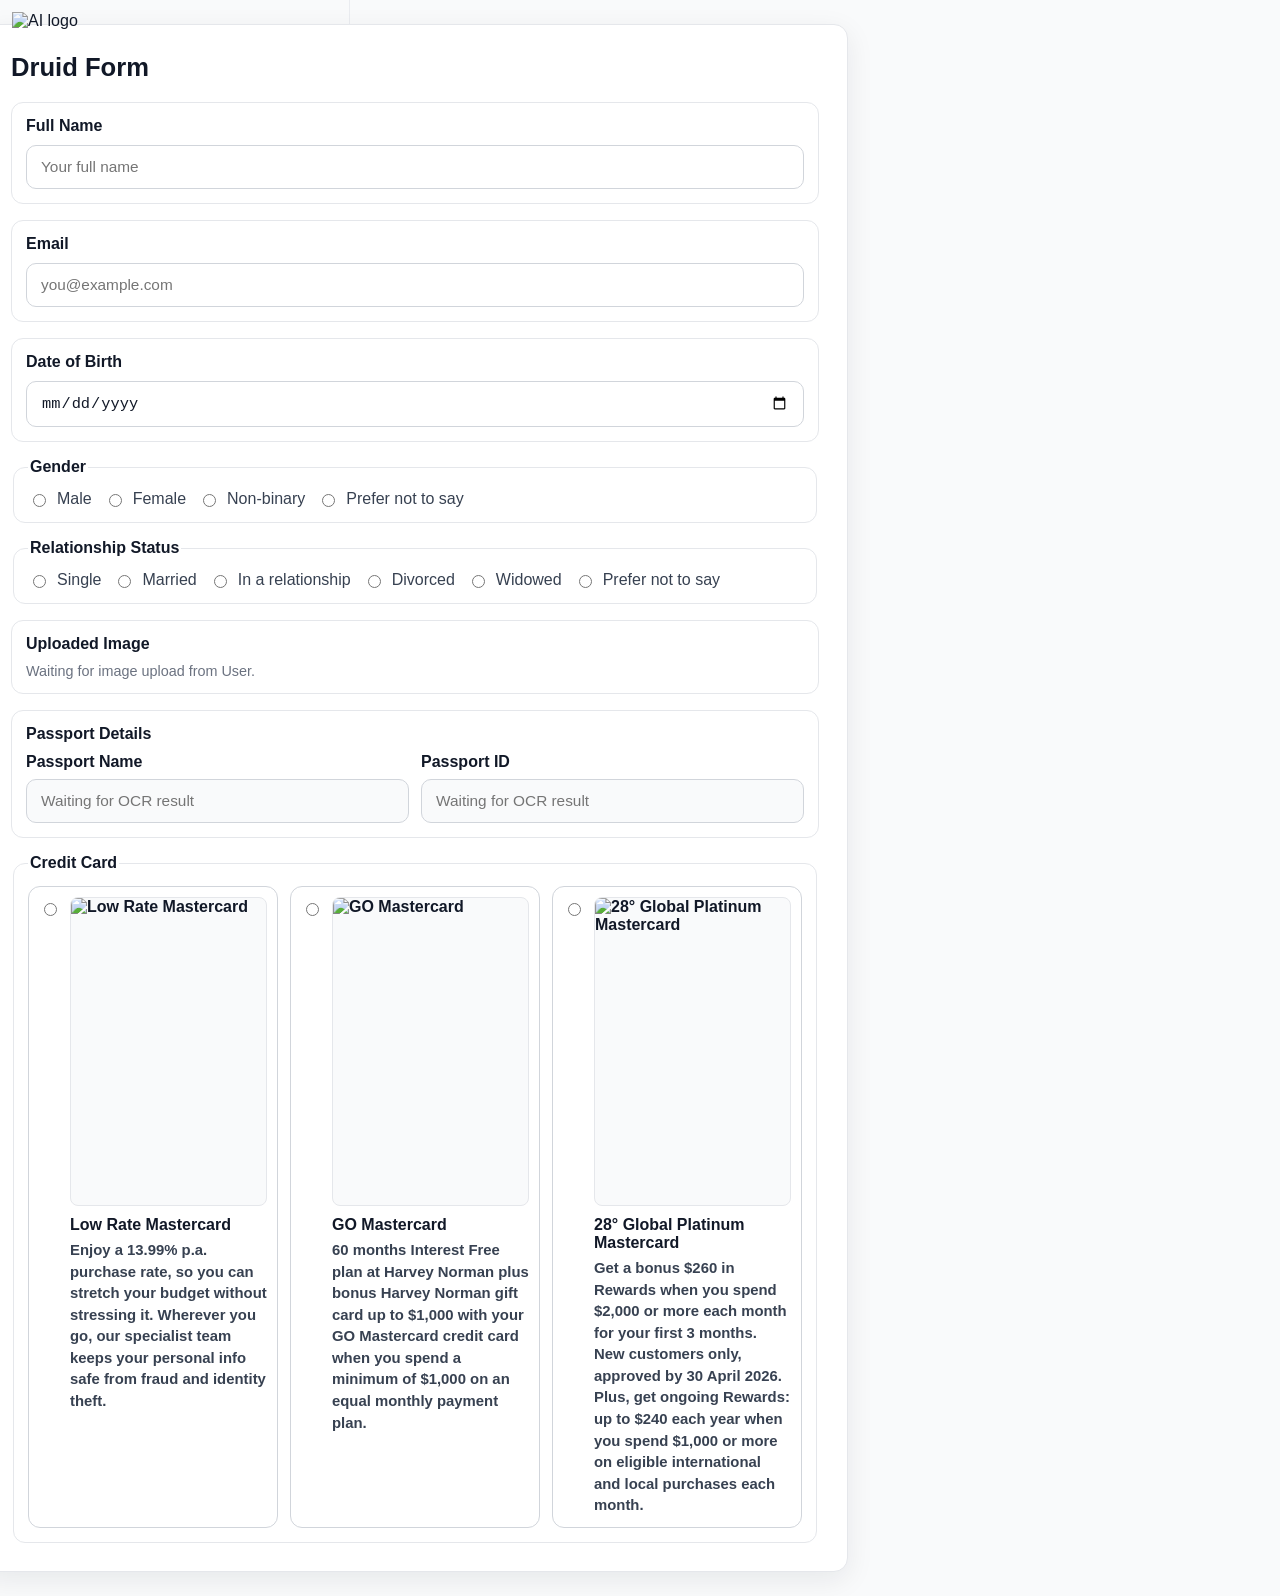
==== public/index.html @ 437c096f "new for autopop new files" ====
<!DOCTYPE html>
<html lang="en">
  <head>
    <meta charset="UTF-8" />
    <meta name="viewport" content="width=device-width, initial-scale=1.0" />
    <title>Druid</title>
    <link rel="icon" type="image/png" href="https://encrypted-tbn0.gstatic.com/images?q=tbn:ANd9GcQsqXR57vGEZqBmh5sv55gyElCgpUYMDoe0EQ&s" />
    <link rel="stylesheet" href="./styles.css" />
    <link
      rel="stylesheet"
      href="https://cdnjs.cloudflare.com/ajax/libs/font-awesome/6.5.2/css/all.min.css"
    />
  </head>
  <body>
    <main class="page">
      <aside class="sidebar-left" aria-label="Community sidebar">
        <div class="orbit-container" aria-hidden="true">
          <div class="orbit-ring ring-1"></div>
          <div class="orbit-ring ring-2"></div>
          <div class="orbit-ring ring-3"></div>

          <img src="https://i.pravatar.cc/88?img=12" class="avatar pos-1" alt="User avatar 1" />
          <img src="https://i.pravatar.cc/88?img=32" class="avatar pos-2" alt="User avatar 2" />
          <img src="https://i.pravatar.cc/88?img=48" class="avatar pos-3" alt="User avatar 3" />
          <img src="https://i.pravatar.cc/88?img=65" class="avatar pos-4" alt="User avatar 4" />
        </div>
      </aside>

      <section class="content-area">
        <img class="page-logo" src="https://encrypted-tbn0.gstatic.com/images?q=tbn:ANd9GcQsqXR57vGEZqBmh5sv55gyElCgpUYMDoe0EQ&s" alt=" AI logo" />
        <section class="card">
          <h1>Druid Form</h1>

          <form id="profileForm">
            <div class="field">
              <label for="name">Full Name</label>
              <input id="name" name="name" type="text" placeholder="Your full name" />
            </div>

            <div class="field">
              <label for="email">Email</label>
              <input id="email" name="email" type="email" placeholder="you@example.com" />
            </div>

            <div class="field">
              <label for="dob">Date of Birth</label>
              <input id="dob" name="dob" type="date" />
            </div>

            <fieldset class="field">
              <legend>Gender</legend>
              <div class="radio-row">
                <label><input type="radio" name="gender" value="male" /> Male</label>
                <label><input type="radio" name="gender" value="female" /> Female</label>
                <label><input type="radio" name="gender" value="non-binary" /> Non-binary</label>
                <label><input type="radio" name="gender" value="prefer-not-to-say" /> Prefer not to say</label>
              </div>
            </fieldset>

            <fieldset class="field">
              <legend>Relationship Status</legend>
              <div class="radio-row">
                <label><input type="radio" name="relationshipStatus" value="single" /> Single</label>
                <label><input type="radio" name="relationshipStatus" value="married" /> Married</label>
                <label><input type="radio" name="relationshipStatus" value="in-a-relationship" /> In a relationship</label>
                <label><input type="radio" name="relationshipStatus" value="divorced" /> Divorced</label>
                <label><input type="radio" name="relationshipStatus" value="widowed" /> Widowed</label>
                <label><input type="radio" name="relationshipStatus" value="prefer-not-to-say" /> Prefer not to say</label>
              </div>
            </fieldset>

            <div class="field">
              <label for="uploadedImagePreview">Uploaded Image</label>
              <div class="uploaded-image-wrap">
                <img
                  id="uploadedImagePreview"
                  class="uploaded-image-preview"
                  alt="Uploaded image preview from chat"
                  hidden
                />
                <p id="uploadedImageHint" class="uploaded-image-hint">
                  Waiting for image upload from User.
                </p>
              </div>
            </div>

            <div class="field">
              <label>Passport Details</label>
              <div class="ocr-grid">
                <div class="ocr-item">
                  <label for="ocrName">Passport Name</label>
                  <input id="ocrName" type="text" readonly placeholder="Waiting for OCR result" />
                </div>
                <div class="ocr-item">
                  <label for="ocrPassportId">Passport ID</label>
                  <input id="ocrPassportId" type="text" readonly placeholder="Waiting for OCR result" />
                </div>
              </div>
            </div>

            <fieldset class="field">
              <legend>Credit Card</legend>
              <div class="hero-card-grid">
                <label class="hero-card-option">
                  <input type="radio" name="creditCard" value="low-rate-mastercard" />
                  <span class="hero-card-content">
                    <img
                      src="https://specials.priceless.com/mastercard/images/16530cc9-5751-46bc-a107-35cec95f93c8.png"
                      alt="Low Rate Mastercard"
                    />
                    <span class="hero-card-text">
                      <span class="hero-card-title">Low Rate Mastercard</span>
                      <span class="hero-card-description">
                        Enjoy a 13.99% p.a. purchase rate, so you can stretch your budget without stressing it.
                        Wherever you go, our specialist team keeps your personal info safe from fraud and identity theft.
                      </span>
                    </span>
                  </span>
                </label>

                <label class="hero-card-option">
                  <input type="radio" name="creditCard" value="go-mastercard" />
                  <span class="hero-card-content">
                    <img
                      src="https://encrypted-tbn0.gstatic.com/images?q=tbn:ANd9GcQBTHSQ_RYthAdjnAOz1crIWl2DG6G5RHFDiw&s"
                      alt="GO Mastercard"
                    />
                    <span class="hero-card-text">
                      <span class="hero-card-title">GO Mastercard</span>
                      <span class="hero-card-description">
                        60 months Interest Free plan at Harvey Norman plus bonus Harvey Norman gift card up to
                        $1,000 with your GO Mastercard credit card when you spend a minimum of $1,000 on an
                        equal monthly payment plan.
                      </span>
                    </span>
                  </span>
                </label>

                <label class="hero-card-option">
                  <input type="radio" name="creditCard" value="28-global-platinum-mastercard" />
                  <span class="hero-card-content">
                    <img
                      src="https://encrypted-tbn0.gstatic.com/images?q=tbn:ANd9GcQQCmrFjK_YyHylZ4qRILKEQdLhFWjwNytCdw&s"
                      alt="28° Global Platinum Mastercard"
                    />
                    <span class="hero-card-text">
                      <span class="hero-card-title">28° Global Platinum Mastercard</span>
                      <span class="hero-card-description">
                        Get a bonus $260 in Rewards when you spend $2,000 or more each month for your first
                        3 months. New customers only, approved by 30 April 2026. Plus, get ongoing Rewards:
                        up to $240 each year when you spend $1,000 or more on eligible international and local
                        purchases each month.
                      </span>
                    </span>
                  </span>
                </label>
              </div>
            </fieldset>
          </form>
        </section>
      </section>
    </main>
    <script defer src="./app.js"></script>
    <script
      defer
      type="text/javascript"
      src="https://Agents.community.druidplatform.com/v2/druid_webchat_v2_load.js?botId=47371448-a170-4de9-cbac-08de9ed49c21&baseUrl=https%3A%2F%2Fdruidapi.comm.eu.druidplatform.com"
    ></script>
  </body>
</html>
---- public/styles.css ----
:root {
  --ring-color: #d6d6ec;
  --purple-primary: #6941c6;
}

* {
  box-sizing: border-box;
}

body {
  margin: 0;
  font-family: Inter, Segoe UI, Roboto, Arial, sans-serif;
  color: #111827;
  background: #f9fafb;
}

.page {
  min-height: 100vh;
  display: flex;
}

.sidebar-left {
  width: 350px;
  min-width: 350px;
  height: 100vh;
  position: relative;
  background-color: #f9fafb;
  overflow: hidden;
  display: flex;
  flex-direction: column;
  justify-content: flex-end;
  padding: 40px 32px;
  border-right: 1px solid #eaecf0;
}

.orbit-container {
  position: absolute;
  top: 50%;
  left: -150px;
  transform: translateY(-50%);
  width: 600px;
  height: 600px;
}

.orbit-ring {
  position: absolute;
  top: 50%;
  left: 50%;
  transform: translate(-50%, -50%);
  border: 1.5px solid var(--ring-color);
  border-radius: 50%;
}

.ring-1 {
  width: 250px;
  height: 250px;
}

.ring-2 {
  width: 450px;
  height: 450px;
}

.ring-3 {
  width: 650px;
  height: 650px;
}

.avatar {
  position: absolute;
  width: 44px;
  height: 44px;
  border-radius: 50%;
  border: 2px solid #ffffff;
  box-shadow: 0 4px 6px rgba(0, 0, 0, 0.1);
  object-fit: cover;
  z-index: 10;
}

.pos-1 {
  top: 18%;
  left: 32%;
}

.pos-2 {
  top: 42%;
  left: 26%;
}

.pos-3 {
  top: 86%;
  left: 30%;
}

.pos-4 {
  top: 56%;
  left: 46%;
}

.social-links {
  display: flex;
  flex-direction: column;
  gap: 14px;
  z-index: 20;
}

.social-links a {
  display: inline-flex;
  align-items: center;
  gap: 12px;
  text-decoration: none;
  color: var(--purple-primary);
  font-weight: 500;
  font-size: 14px;
  transition: opacity 0.2s ease;
}

.social-links a:hover {
  opacity: 0.7;
}

.social-links i {
  width: 16px;
  text-align: center;
}

.content-area {
  flex: 1;
  min-width: 0;
  min-height: 100vh;
  display: grid;
  place-items: center;
  padding: 24px;
  position: relative;
}

.page-logo {
  position: fixed;
  top: 12px;
  mix-blend-mode: darken;
  left: 12px;
  width: 140px;
  height: auto;
  object-fit: contain;
  z-index: 100;
}

.card {
  background: #ffffff;
  margin-left: -800px;
  border: 1px solid #e5e7eb;
  border-radius: 14px;
  padding: 28px;
  box-shadow: 0 8px 28px rgba(17, 24, 39, 0.08);
}

h1 {
  margin: 0;
  font-size: 1.6rem;
  margin-bottom: 20px;
}

label,
legend {
  font-weight: 600;
}

input[type="text"],
input[type="email"],
input[type="date"] {
  width: 100%;
  border: 1px solid #d1d5db;
  background: #ffffff;
  color: #111827;
  border-radius: 10px;
  padding: 12px 14px;
  font-size: 0.96rem;
  outline: none;
  transition: border-color 0.2s, box-shadow 0.2s;
}

input:focus {
  border-color: #2563eb;
  box-shadow: 0 0 0 3px rgba(37, 99, 235, 0.14);
}

form {
  display: grid;
  gap: 16px;
}

.field {
  border: 1px solid #e5e7eb;
  border-radius: 12px;
  padding: 14px;
  display: grid;
  gap: 10px;
}

.radio-row {
  display: flex;
  flex-wrap: wrap;
  gap: 12px;
}

.radio-row label {
  display: flex;
  align-items: center;
  gap: 8px;
  font-weight: 500;
  color: #374151;
}

input[type="radio"] {
  accent-color: #2563eb;
}

.hero-card-grid {
  display: grid;
  grid-template-columns: repeat(3, 250px);
  gap: 12px;
  justify-content: start;
}

.hero-card-option {
  display: grid;
  grid-template-columns: auto 1fr;
  gap: 10px;
  align-items: start;
  border: 1px solid #d1d5db;
  border-radius: 12px;
  padding: 10px;
  cursor: pointer;
  transition: border-color 0.2s, box-shadow 0.2s, background-color 0.2s;
  background: #fff;
}

.hero-card-option input[type="radio"] {
  margin-top: 6px;
}

.hero-card-content {
  display: grid;
  gap: 10px;
}

.hero-card-content img {
  width: 100%;
  height: 309px;
  border-radius: 8px;
  border: 1px solid #e5e7eb;
  object-fit: cover;
  background: #f9fafb;
}

.hero-card-text {
  display: grid;
  gap: 6px;
}

.hero-card-title {
  font-size: 1rem;
  font-weight: 700;
  color: #111827;
}

.hero-card-description {
  color: #374151;
  font-size: 0.93rem;
  line-height: 1.45;
}

.hero-card-option:has(input[type="radio"]:checked) {
  border-color: #2563eb;
  box-shadow: 0 0 0 3px rgba(37, 99, 235, 0.12);
  background: #f8fbff;
}

.uploaded-image-wrap {
  display: grid;
  gap: 8px;
}

.uploaded-image-preview {
  width: min(100%, 320px);
  max-height: 220px;
  border: 1px solid #d1d5db;
  border-radius: 10px;
  object-fit: contain;
  background: #f9fafb;
}

.uploaded-image-hint {
  margin: 0;
  color: #6b7280;
  font-size: 0.9rem;
}

.ocr-grid {
  display: grid;
  grid-template-columns: repeat(2, minmax(0, 1fr));
  gap: 12px;
}

.ocr-item {
  display: grid;
  gap: 8px;
}

.ocr-item input[readonly] {
  background: #f9fafb;
}

@media (max-width: 640px) {
  .sidebar-left {
    display: none;
  }

  .content-area {
    padding: 20px 14px;
  }

  .page-logo {
    width: 104px;
    top: 10px;
    left: 10px;
  }

  .card {
    padding: 20px;
  }

  .ocr-grid {
    grid-template-columns: 1fr;
  }
}
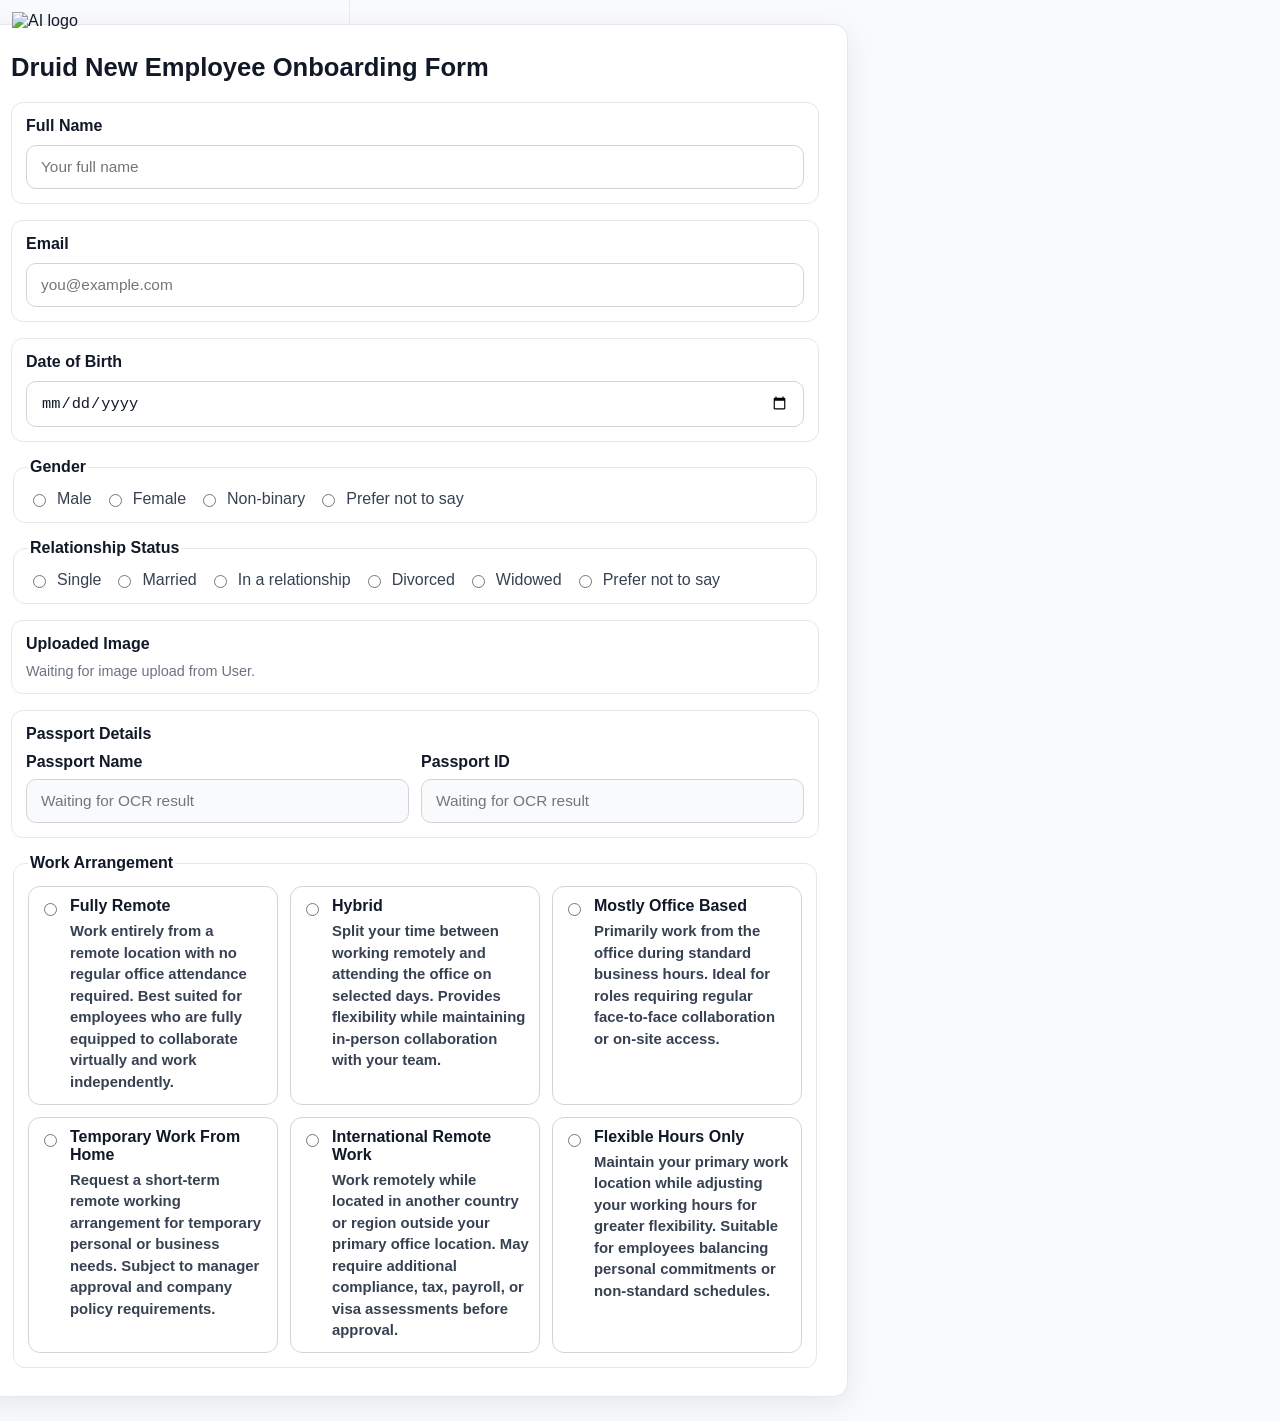
==== commit 3700ed36: "kmart km" ====
--- a/public/index.html
+++ b/public/index.html
@@ -29,7 +29,7 @@
       <section class="content-area">
         <img class="page-logo" src="https://encrypted-tbn0.gstatic.com/images?q=tbn:ANd9GcQsqXR57vGEZqBmh5sv55gyElCgpUYMDoe0EQ&s" alt=" AI logo" />
         <section class="card">
-          <h1>Druid Form</h1>
+          <h1>Druid New Employee Onboarding Form</h1>
 
           <form id="profileForm">
             <div class="field">
@@ -98,73 +98,106 @@
               </div>
             </div>
 
-            <fieldset class="field">
-              <legend>Credit Card</legend>
-              <div class="hero-card-grid">
-                <label class="hero-card-option">
-                  <input type="radio" name="creditCard" value="low-rate-mastercard" />
-                  <span class="hero-card-content">
-                    <img
-                      src="https://specials.priceless.com/mastercard/images/16530cc9-5751-46bc-a107-35cec95f93c8.png"
-                      alt="Low Rate Mastercard"
-                    />
-                    <span class="hero-card-text">
-                      <span class="hero-card-title">Low Rate Mastercard</span>
-                      <span class="hero-card-description">
-                        Enjoy a 13.99% p.a. purchase rate, so you can stretch your budget without stressing it.
-                        Wherever you go, our specialist team keeps your personal info safe from fraud and identity theft.
-                      </span>
-                    </span>
-                  </span>
-                </label>
-
-                <label class="hero-card-option">
-                  <input type="radio" name="creditCard" value="go-mastercard" />
-                  <span class="hero-card-content">
-                    <img
-                      src="https://encrypted-tbn0.gstatic.com/images?q=tbn:ANd9GcQBTHSQ_RYthAdjnAOz1crIWl2DG6G5RHFDiw&s"
-                      alt="GO Mastercard"
-                    />
-                    <span class="hero-card-text">
-                      <span class="hero-card-title">GO Mastercard</span>
-                      <span class="hero-card-description">
-                        60 months Interest Free plan at Harvey Norman plus bonus Harvey Norman gift card up to
-                        $1,000 with your GO Mastercard credit card when you spend a minimum of $1,000 on an
-                        equal monthly payment plan.
-                      </span>
-                    </span>
-                  </span>
-                </label>
-
-                <label class="hero-card-option">
-                  <input type="radio" name="creditCard" value="28-global-platinum-mastercard" />
-                  <span class="hero-card-content">
-                    <img
-                      src="https://encrypted-tbn0.gstatic.com/images?q=tbn:ANd9GcQQCmrFjK_YyHylZ4qRILKEQdLhFWjwNytCdw&s"
-                      alt="28° Global Platinum Mastercard"
-                    />
-                    <span class="hero-card-text">
-                      <span class="hero-card-title">28° Global Platinum Mastercard</span>
-                      <span class="hero-card-description">
-                        Get a bonus $260 in Rewards when you spend $2,000 or more each month for your first
-                        3 months. New customers only, approved by 30 April 2026. Plus, get ongoing Rewards:
-                        up to $240 each year when you spend $1,000 or more on eligible international and local
-                        purchases each month.
-                      </span>
-                    </span>
-                  </span>
-                </label>
-              </div>
-            </fieldset>
+           <fieldset class="field">
+  <legend>Work Arrangement</legend>
+
+  <div class="hero-card-grid">
+
+    <label class="hero-card-option">
+      <input type="radio" name="workArrangement" value="fully-remote" />
+      <span class="hero-card-content">
+        <span class="hero-card-text">
+          <span class="hero-card-title">Fully Remote</span>
+          <span class="hero-card-description">
+            Work entirely from a remote location with no regular office attendance required.
+            Best suited for employees who are fully equipped to collaborate virtually and work independently.
+          </span>
+        </span>
+      </span>
+    </label>
+
+    <label class="hero-card-option">
+      <input type="radio" name="workArrangement" value="hybrid" />
+      <span class="hero-card-content">
+        <span class="hero-card-text">
+          <span class="hero-card-title">Hybrid</span>
+          <span class="hero-card-description">
+            Split your time between working remotely and attending the office on selected days.
+            Provides flexibility while maintaining in-person collaboration with your team.
+          </span>
+        </span>
+      </span>
+    </label>
+
+    <label class="hero-card-option">
+      <input type="radio" name="workArrangement" value="office-based" />
+      <span class="hero-card-content">
+        <span class="hero-card-text">
+          <span class="hero-card-title">Mostly Office Based</span>
+          <span class="hero-card-description">
+            Primarily work from the office during standard business hours.
+            Ideal for roles requiring regular face-to-face collaboration or on-site access.
+          </span>
+        </span>
+      </span>
+    </label>
+
+    <label class="hero-card-option">
+      <input type="radio" name="workArrangement" value="temporary-work-from-home" />
+      <span class="hero-card-content">
+        <span class="hero-card-text">
+          <span class="hero-card-title">Temporary Work From Home</span>
+          <span class="hero-card-description">
+            Request a short-term remote working arrangement for temporary personal or business needs.
+            Subject to manager approval and company policy requirements.
+          </span>
+        </span>
+      </span>
+    </label>
+
+    <label class="hero-card-option">
+      <input type="radio" name="workArrangement" value="international-remote-work" />
+      <span class="hero-card-content">
+        <span class="hero-card-text">
+          <span class="hero-card-title">International Remote Work</span>
+          <span class="hero-card-description">
+            Work remotely while located in another country or region outside your primary office location.
+            May require additional compliance, tax, payroll, or visa assessments before approval.
+          </span>
+        </span>
+      </span>
+    </label>
+
+    <label class="hero-card-option">
+      <input type="radio" name="workArrangement" value="flexible-hours-only" />
+      <span class="hero-card-content">
+        <span class="hero-card-text">
+          <span class="hero-card-title">Flexible Hours Only</span>
+          <span class="hero-card-description">
+            Maintain your primary work location while adjusting your working hours for greater flexibility.
+            Suitable for employees balancing personal commitments or non-standard schedules.
+          </span>
+        </span>
+      </span>
+    </label>
+
+  </div>
+</fieldset>
           </form>
         </section>
       </section>
     </main>
     <script defer src="./app.js"></script>
-    <script
+    <!--script
       defer
       type="text/javascript"
       src="https://Agents.community.druidplatform.com/v2/druid_webchat_v2_load.js?botId=47371448-a170-4de9-cbac-08de9ed49c21&baseUrl=https%3A%2F%2Fdruidapi.comm.eu.druidplatform.com"
+    ></script-->
+	<script
+      defer
+      type="text/javascript"
+      src="https://silverchain-poc.au.druidplatform.com/v2/druid_webchat_v2_load.js?botId=3335a610-a031-4830-97ca-08de5650198e&baseUrl=https%3A%2F%2Fdruidapi.au.druidplatform.com"
     ></script>
+	
   </body>
 </html>
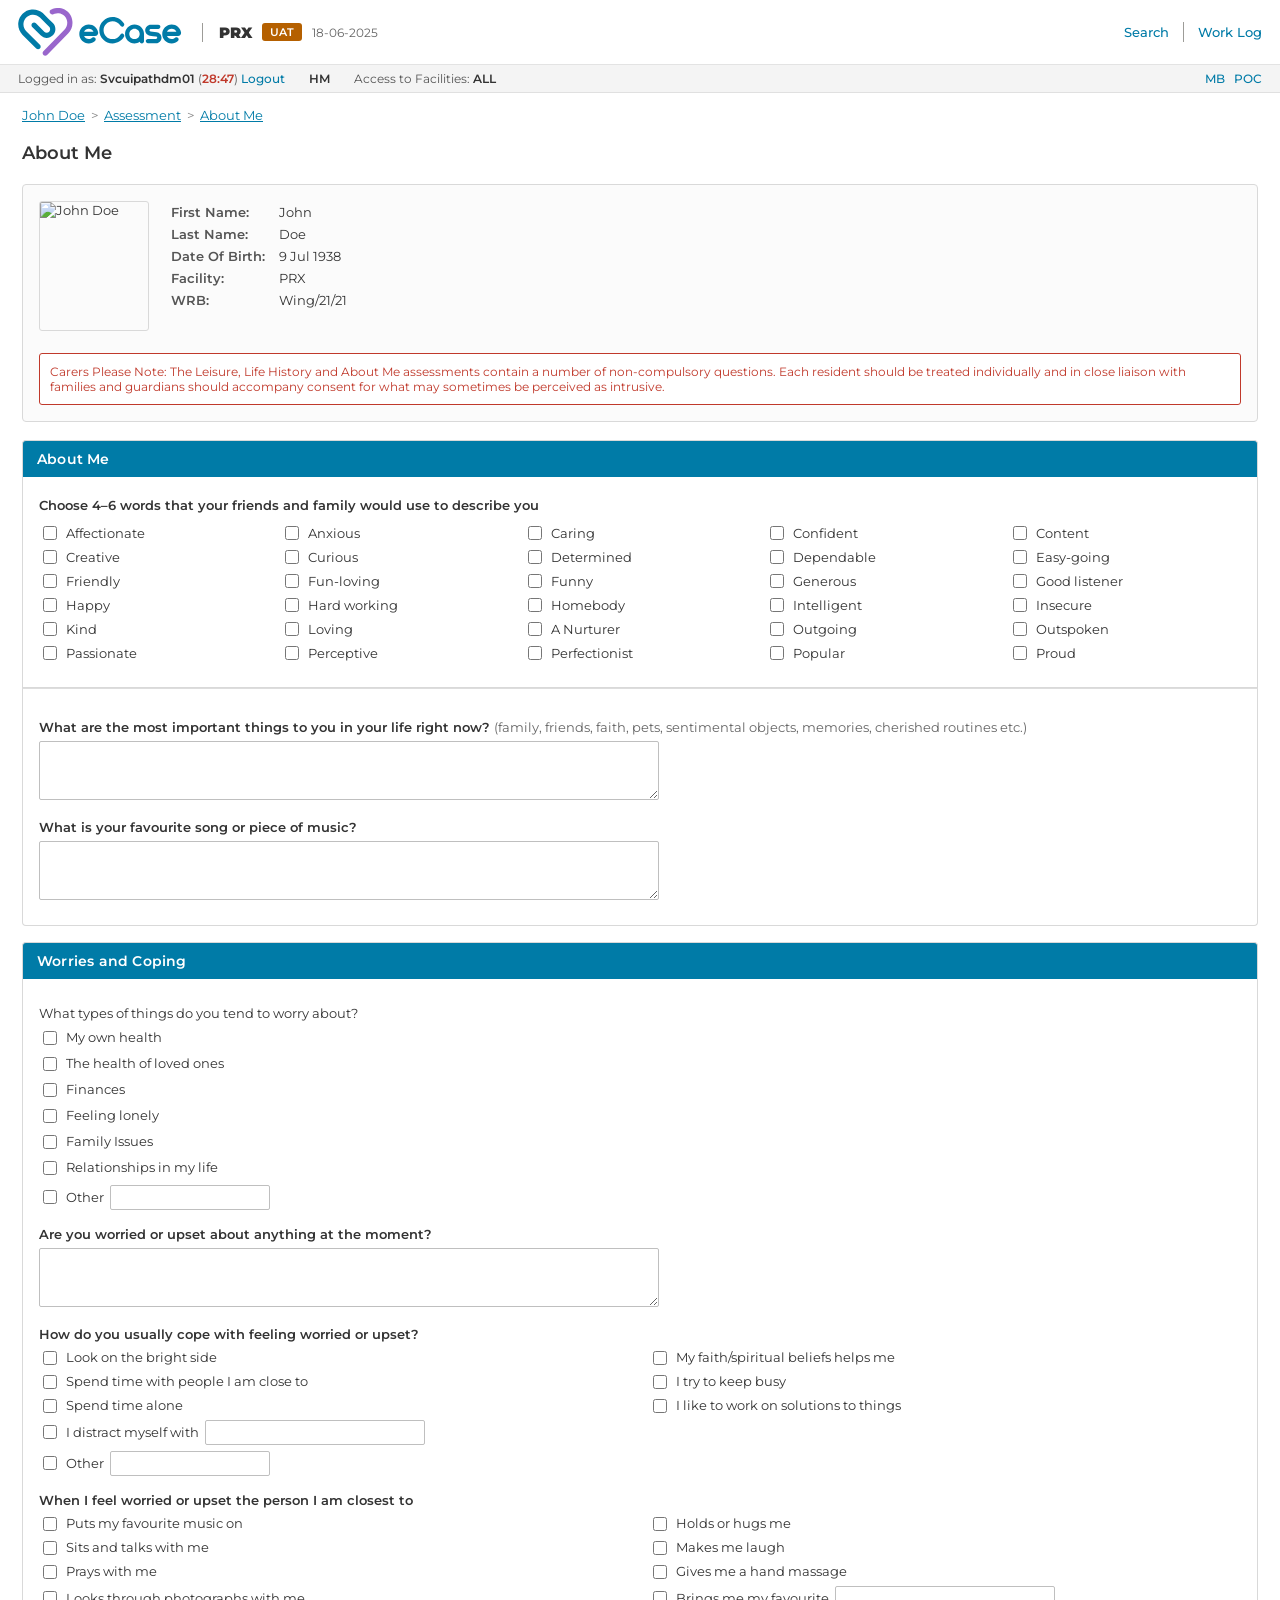
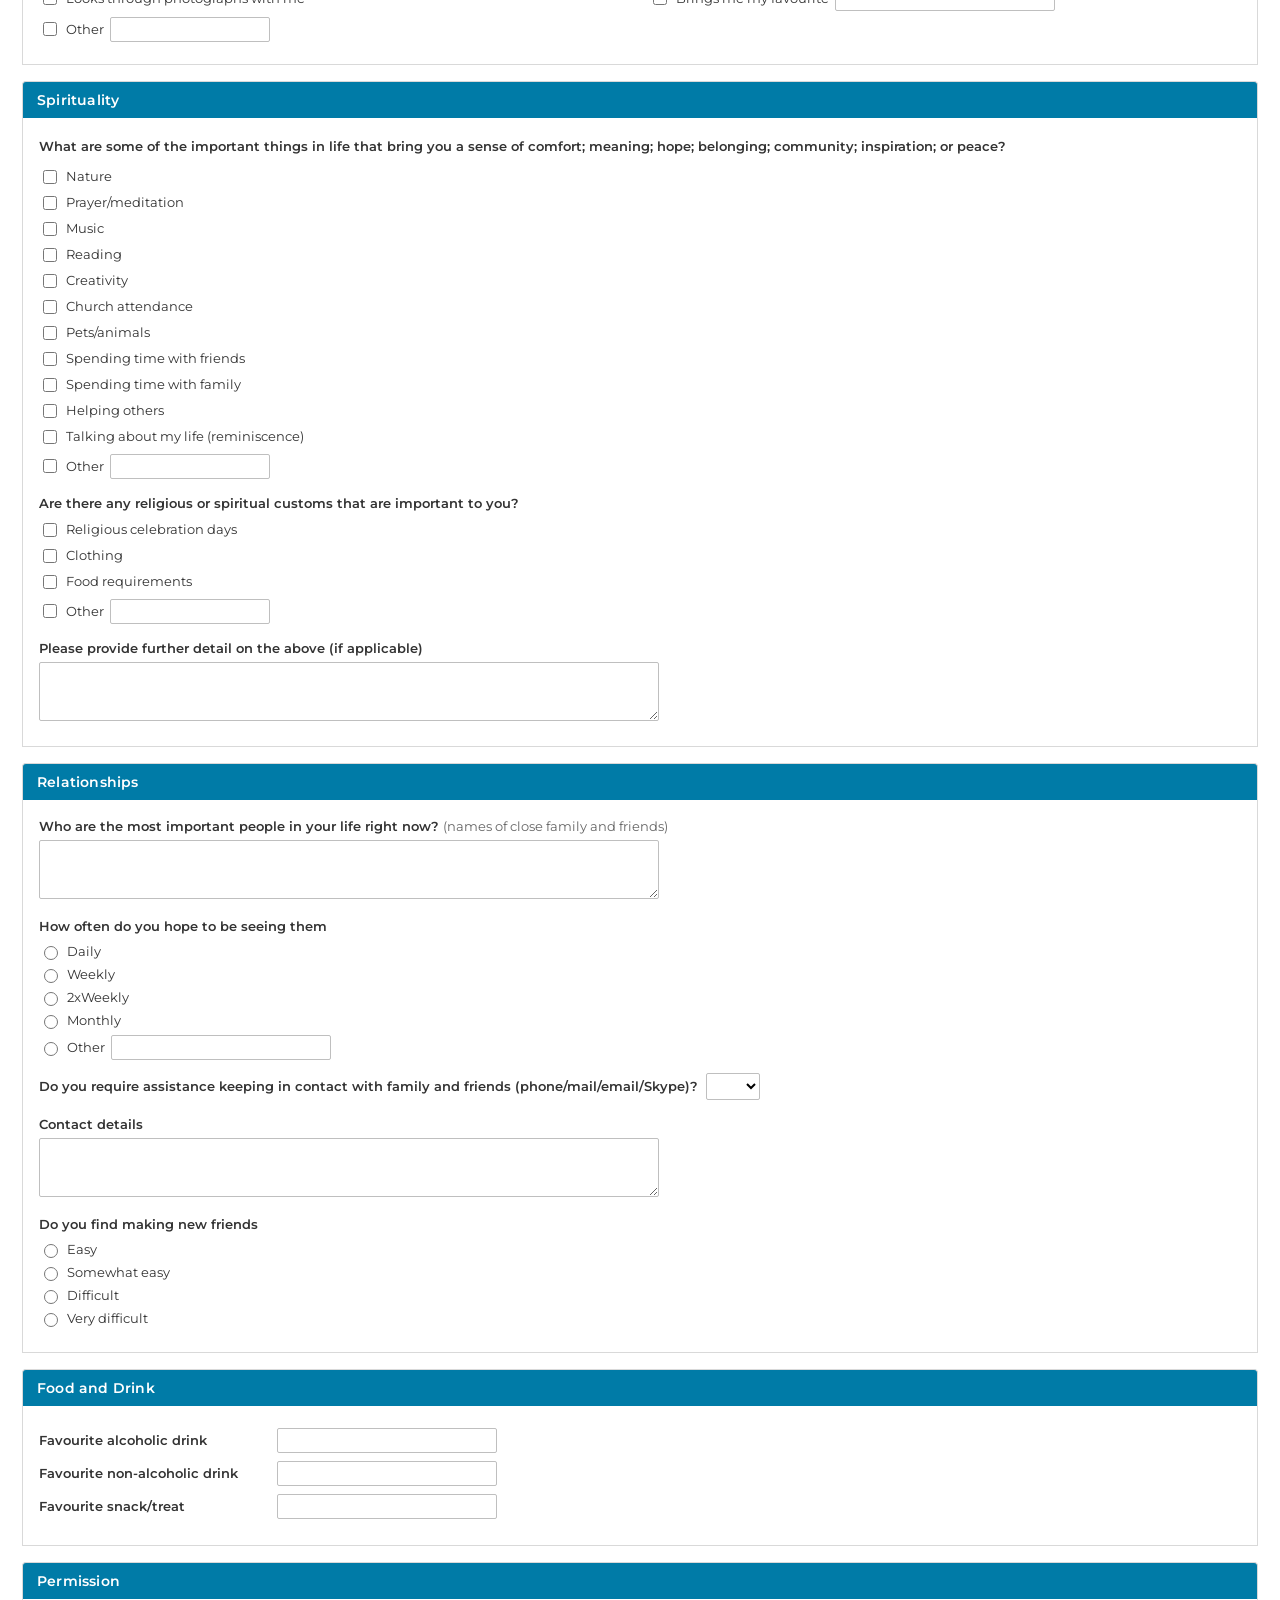
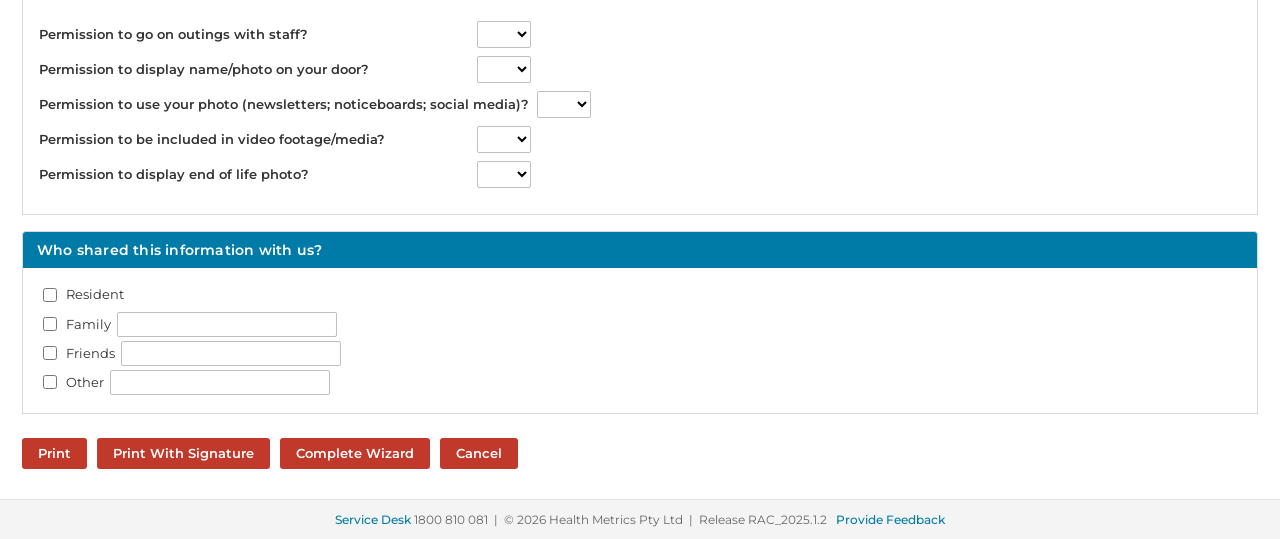
==== commit 481ee511: "new fixes new changes" ====
--- a/public/index.html
+++ b/public/index.html
@@ -1,203 +1,505 @@
 <!DOCTYPE html>
 <html lang="en">
-  <head>
-    <meta charset="UTF-8" />
-    <meta name="viewport" content="width=device-width, initial-scale=1.0" />
-    <title>Druid</title>
-    <link rel="icon" type="image/png" href="https://encrypted-tbn0.gstatic.com/images?q=tbn:ANd9GcQsqXR57vGEZqBmh5sv55gyElCgpUYMDoe0EQ&s" />
-    <link rel="stylesheet" href="./styles.css" />
-    <link
-      rel="stylesheet"
-      href="https://cdnjs.cloudflare.com/ajax/libs/font-awesome/6.5.2/css/all.min.css"
-    />
-  </head>
-  <body>
-    <main class="page">
-      <aside class="sidebar-left" aria-label="Community sidebar">
-        <div class="orbit-container" aria-hidden="true">
-          <div class="orbit-ring ring-1"></div>
-          <div class="orbit-ring ring-2"></div>
-          <div class="orbit-ring ring-3"></div>
-
-          <img src="https://i.pravatar.cc/88?img=12" class="avatar pos-1" alt="User avatar 1" />
-          <img src="https://i.pravatar.cc/88?img=32" class="avatar pos-2" alt="User avatar 2" />
-          <img src="https://i.pravatar.cc/88?img=48" class="avatar pos-3" alt="User avatar 3" />
-          <img src="https://i.pravatar.cc/88?img=65" class="avatar pos-4" alt="User avatar 4" />
-        </div>
-      </aside>
-
-      <section class="content-area">
-        <img class="page-logo" src="https://encrypted-tbn0.gstatic.com/images?q=tbn:ANd9GcQsqXR57vGEZqBmh5sv55gyElCgpUYMDoe0EQ&s" alt=" AI logo" />
-        <section class="card">
-          <h1>Druid New Employee Onboarding Form</h1>
-
-          <form id="profileForm">
-            <div class="field">
-              <label for="name">Full Name</label>
-              <input id="name" name="name" type="text" placeholder="Your full name" />
-            </div>
-
-            <div class="field">
-              <label for="email">Email</label>
-              <input id="email" name="email" type="email" placeholder="you@example.com" />
-            </div>
-
-            <div class="field">
-              <label for="dob">Date of Birth</label>
-              <input id="dob" name="dob" type="date" />
-            </div>
-
-            <fieldset class="field">
-              <legend>Gender</legend>
-              <div class="radio-row">
-                <label><input type="radio" name="gender" value="male" /> Male</label>
-                <label><input type="radio" name="gender" value="female" /> Female</label>
-                <label><input type="radio" name="gender" value="non-binary" /> Non-binary</label>
-                <label><input type="radio" name="gender" value="prefer-not-to-say" /> Prefer not to say</label>
+<head>
+<meta charset="utf-8"/>
+<meta name="viewport" content="width=1350">
+<title>eCase</title>
+<link rel="preconnect" href="https://fonts.googleapis.com">
+<link rel="preconnect" href="https://fonts.gstatic.com" crossorigin>
+<link href="https://fonts.googleapis.com/css2?family=Montserrat:ital,wght@0,400;0,500;0,600;0,900;1,400&display=swap" rel="stylesheet">
+<style>
+  :root{
+    --ecase-teal:#007BA7;
+    --ecase-purple:#9966CC;
+    --ecase-red:#C0392B;
+    --ecase-red-dark:#A93226;
+    --env-orange:#B56000;
+    --grey-line:#9D9C98;
+    --grey-bg:#F4F4F4;
+    --panel-border:#D9D9D9;
+    --text:#333333;
+  }
+  *{box-sizing:border-box;}
+  body{
+    margin:0;
+    font-family:'Montserrat',Arial,sans-serif;
+    font-size:13px;
+    color:var(--text);
+    background:#FFFFFF;
+  }
+
+  /* ===== Top bar ===== */
+  #topMenuBar{
+    display:flex;align-items:center;gap:18px;
+    padding:8px 18px;border-bottom:1px solid #E3E3E3;
+  }
+  #topMenuBar svg{display:block;}
+  .bannerInfo{display:flex;align-items:center;gap:10px;padding-left:16px;border-left:1px solid var(--grey-line);}
+  #BannerClientName{font-weight:900;font-size:15px;color:var(--text);}
+  #BannerClientEnv{background:var(--env-orange);color:#fff;font-weight:600;font-size:11px;padding:2px 8px;border-radius:3px;}
+  #BannerClientDate{font-size:12px;color:#666;}
+  .topBarLinks{margin-left:auto;display:flex;align-items:center;gap:14px;}
+  .topBarLinks a{color:var(--ecase-teal);text-decoration:none;font-weight:500;font-size:13px;}
+  .topBarLinks a:hover{text-decoration:underline;}
+  .topBarLinks .vdiv{width:1px;height:20px;background:var(--grey-line);}
+
+  /* ===== Session / nav strip ===== */
+  .nav_top{
+    background:var(--grey-bg);border-bottom:1px solid #E0E0E0;
+    padding:6px 18px;display:flex;align-items:center;gap:24px;font-size:12px;color:#555;
+  }
+  .nav_top b{font-weight:600;color:var(--text);}
+  .nav_top a{color:var(--ecase-teal);text-decoration:none;font-weight:500;}
+  .nav_top .timer{color:var(--ecase-red);font-weight:600;}
+
+  /* ===== Breadcrumb ===== */
+  .pagename{padding:14px 22px 6px 22px;font-size:13px;font-weight:400;margin:0;}
+  .breadcrumbnew a{color:var(--ecase-teal);text-decoration:underline;}
+  .breadcrumbnew span.sep{color:#888;margin:0 6px;}
+
+  /* ===== Form main ===== */
+  .formMain{margin:8px 22px 30px 22px;}
+  .formTitle{font-size:18px;font-weight:600;padding:5px 0 20px 0;color:var(--text);}
+
+  .floatBox{
+    display:flex;gap:22px;align-items:flex-start;
+    border:1px solid var(--panel-border);background:#FBFBFB;
+    padding:16px;border-radius:4px;margin-bottom:18px;flex-wrap:wrap;
+  }
+  .formResPhoto .photoPh{
+    width:110px;height:130px;border-radius:3px;
+    background:linear-gradient(180deg,#E8EEF1 0%,#CBD8DE 100%);
+    display:flex;align-items:center;justify-content:center;color:#7A8B93;font-size:34px;font-weight:600;
+  }
+  .formResPhoto img.photoImg{
+    width:110px;height:130px;border-radius:3px;
+    object-fit:cover;display:block;border:1px solid var(--panel-border);
+  }
+  .formResContent table{border-collapse:collapse;}
+  .formLabel{font-weight:600;padding:3px 14px 3px 0;color:#555;white-space:nowrap;vertical-align:top;}
+  .formInput{padding:3px 0;}
+  .carersNote{
+    flex-basis:100%;border:1px solid var(--ecase-red);color:var(--ecase-red);
+    padding:10px;font-size:12px;background:#fff;border-radius:3px;
+  }
+
+  /* ===== Section pattern (user schema) ===== */
+  .section-header{
+    background:var(--ecase-teal);color:#fff;font-weight:600;font-size:14px;
+    padding:9px 14px;letter-spacing:.2px;
+    border:1px solid var(--panel-border);border-bottom:none;
+    border-radius:4px 4px 0 0;margin-top:16px;
+  }
+  .section-body{
+    border:1px solid var(--panel-border);border-top:none;
+    background:#fff;padding:14px 16px 18px 16px;
+  }
+  .section-body:last-of-type,
+  .section-body.section-end{border-radius:0 0 4px 4px;}
+
+  .describe-label{font-weight:600;margin:6px 0 10px 0;}
+  .q-hint{font-weight:400;color:#666;}
+
+  /* Trait grid: 5 columns, column-major to honour col groupings */
+  .trait-grid{
+    display:grid;
+    grid-template-rows:repeat(6,auto);
+    grid-auto-flow:column;
+    grid-template-columns:repeat(5,1fr);
+    gap:4px 10px;
+    margin-bottom:6px;
+  }
+  .trait-grid label{display:flex;align-items:center;gap:6px;font-size:12.5px;}
+
+  .checkbox-list label{display:flex;align-items:center;gap:6px;padding:3px 0;font-size:12.5px;}
+  .coping-grid,.support-grid{
+    display:grid;grid-template-columns:1fr 1fr;gap:4px 18px;margin-top:6px;
+  }
+  .coping-grid label,.support-grid label{display:flex;align-items:center;gap:6px;font-size:12.5px;flex-wrap:wrap;}
+  .other-row{display:flex;align-items:center;gap:6px;margin:4px 0 0 0;font-size:12.5px;}
+
+  .form-question{margin:16px 0 4px 0;}
+  .form-question > label{display:block;font-weight:600;margin-bottom:6px;}
+
+  input[type=checkbox],input[type=radio]{accent-color:var(--ecase-teal);width:14px;height:14px;}
+  input[type=text],.inline-text-input{
+    border:1px solid #BFBFBF;border-radius:2px;padding:4px 6px;font-family:inherit;font-size:12px;width:220px;
+  }
+  .inline-text-input{width:160px;}
+  textarea{
+    width:620px;max-width:100%;border:1px solid #BFBFBF;border-radius:2px;
+    padding:6px;font-family:inherit;font-size:12px;resize:vertical;
+  }
+  select{
+    border:1px solid #BFBFBF;border-radius:2px;padding:4px 6px;font-family:inherit;font-size:12px;background:#fff;
+  }
+  .rd-group label{display:flex;align-items:center;gap:6px;padding:3px 0;font-size:12.5px;}
+  .inline-q{display:flex;align-items:center;gap:8px;margin:10px 0;flex-wrap:wrap;}
+  .inline-q > label{font-weight:600;}
+  .kv-row{display:flex;align-items:center;gap:8px;margin:8px 0;font-size:12.5px;}
+  .kv-row .k{font-weight:600;min-width:230px;}
+
+  /* ===== Buttons ===== */
+  .redButton{
+    background:var(--ecase-red);color:#fff;border:none;border-radius:3px;
+    padding:8px 16px;font-family:inherit;font-size:12.5px;font-weight:600;cursor:pointer;
+  }
+  .redButton:hover{background:var(--ecase-red-dark);}
+  .buttonRow{margin:24px 0 10px 0;display:flex;gap:10px;flex-wrap:wrap;}
+
+  /* ===== Footer ===== */
+  .footer{
+    border-top:1px solid #E3E3E3;background:var(--grey-bg);
+    padding:12px 18px;font-size:12px;color:#666;text-align:center;
+  }
+  .footer a{color:var(--ecase-teal);text-decoration:none;font-weight:500;}
+</style>
+</head>
+<body>
+
+<!-- ===== Top menu bar ===== -->
+<div id="topMenuBar">
+  <a href="#" aria-label="eCase home">
+    <svg xmlns="http://www.w3.org/2000/svg" width="166" height="48" viewBox="0 0 238 69" fill="none">
+      <g>
+        <path d="M113.828 38.7841C112.971 39.7561 111.734 40.3484 110.429 40.3484H94.6714C95.8618 42.8846 98.444 44.7133 101.423 44.7133C103.298 44.7133 105.046 44.006 106.323 42.8845C106.915 42.3555 107.668 42.1369 108.376 42.1369C109.238 42.1369 110.118 42.4647 110.693 43.1491C111.838 44.4488 111.665 46.3869 110.383 47.514C108.002 49.5614 104.868 50.8611 101.423 50.8611C93.9238 50.8611 87.8105 44.7766 87.8105 37.2889C87.8105 29.8012 93.9238 23.6477 101.423 23.6477C108.221 23.6477 113.828 28.605 114.909 35.1323C115.127 36.4723 114.69 37.7777 113.828 38.7899V38.7841ZM108.226 34.1604C107.036 31.6243 104.454 29.8415 101.429 29.8415C98.4037 29.8415 95.8676 31.63 94.6771 34.1604H108.226Z" fill="#007BA7"/>
+        <path d="M152.054 41.4295C148.764 47.0941 142.605 50.861 135.612 50.861C125.088 50.861 116.548 42.3554 116.548 31.8427C116.548 21.33 125.088 12.7611 135.612 12.7611C142.605 12.7611 148.764 16.597 152.054 22.2386C152.934 23.6936 152.451 25.5857 150.996 26.4483C150.513 26.7129 149.955 26.8911 149.426 26.8911C148.385 26.8911 147.373 26.3391 146.78 25.3269C144.509 21.491 140.357 18.9606 135.612 18.9606C128.487 18.9606 122.701 24.7345 122.701 31.8542C122.701 38.9738 128.481 44.7247 135.612 44.7247C140.357 44.7247 144.503 42.1483 146.78 38.3125C147.373 37.3406 148.391 36.8172 149.426 36.8172C149.955 36.8172 150.507 36.9725 150.996 37.237C152.451 38.0997 152.94 39.9917 152.054 41.4467V41.4295Z" fill="#007BA7"/>
+        <path d="M180.826 37.2888V47.8014C180.826 49.452 179.412 50.8667 177.692 50.8667C176.277 50.8667 175.087 49.8948 174.713 48.5951C172.574 50.004 169.969 50.8667 167.162 50.8667C159.663 50.8667 153.567 44.7822 153.567 37.2945C153.567 29.8068 159.657 23.6534 167.162 23.6534C174.667 23.6534 180.82 29.7378 180.82 37.2945L180.826 37.2888ZM174.604 37.2888C174.604 33.1884 171.268 29.8413 167.168 29.8413C163.062 29.8413 159.709 33.1941 159.709 37.2888C159.709 41.3834 163.062 44.7132 167.168 44.7132C171.274 44.7132 174.604 41.3834 174.604 37.2888Z" fill="#007BA7"/>
+        <path d="M206.009 42.62C206.009 46.9849 202.346 50.6425 197.975 50.6425H186.41C184.731 50.6425 183.345 49.2565 183.345 47.5773C183.345 45.898 184.731 44.4488 186.41 44.4488H197.975C198.458 44.4488 198.947 44.2935 199.258 43.9197C199.632 43.5861 199.81 43.1031 199.81 42.62C199.81 41.6941 199.148 40.9867 198.286 40.9005C195.594 40.5037 192.127 40.0838 189.435 39.756C185.507 39.273 182.528 35.9432 182.528 31.9578C182.528 27.4836 186.146 23.9123 190.585 23.9123H201.265C202.984 23.9123 204.399 25.258 204.399 27.0005C204.399 28.743 202.984 30.06 201.265 30.06H190.585C189.544 30.06 188.688 30.9226 188.688 31.9578C188.688 32.8147 189.326 33.5623 190.258 33.6773L199.039 34.7527C203.036 35.2358 206.015 38.6346 206.015 42.62H206.009Z" fill="#007BA7"/>
+        <path d="M233.039 38.7841C232.176 39.7561 230.922 40.3484 229.64 40.3484H213.859C215.05 42.8846 217.655 44.7133 220.611 44.7133C222.509 44.7133 224.234 44.006 225.534 42.8845C226.132 42.3555 226.879 42.1369 227.587 42.1369C228.444 42.1369 229.306 42.4647 229.904 43.1491C231.026 44.4488 230.876 46.3869 229.571 47.514C227.207 49.5614 224.073 50.8611 220.611 50.8611C213.112 50.8611 207.021 44.7766 207.021 37.2889C207.021 29.8012 213.112 23.6477 220.611 23.6477C227.408 23.6477 233.039 28.605 234.114 35.1323C234.315 36.4723 233.896 37.7777 233.033 38.7899L233.039 38.7841ZM227.408 34.1604C226.235 31.6243 223.636 29.8415 220.611 29.8415C217.586 29.8415 215.05 31.63 213.859 34.1604H227.408Z" fill="#007BA7"/>
+        <path d="M49.7912 21.6866L43.7642 15.6482L43.7412 15.6712L35.3104 7.29785C30.8994 3.50799 25.137 1.6792 19.2481 2.22554C9.22999 3.19744 1.17296 11.22 0.0917853 21.3761C-0.50631 27.8344 1.74805 34.1144 6.29127 38.6748L25.8674 58.1762C27.3454 59.6542 29.7263 59.6312 31.187 58.1532C32.6477 56.6982 32.6247 54.3173 31.164 52.8624L11.6109 33.3667C8.6319 30.4108 7.17691 26.2931 7.57373 22.1467C8.25809 15.5562 13.4857 10.3171 19.9785 9.69598C20.4213 9.64997 20.8813 9.62697 21.3242 9.62697C25.0565 9.62697 28.6048 11.0819 31.233 13.7274L38.0306 20.4962L37.9846 20.5422L44.4716 27.0005C45.3975 27.9264 45.9093 29.1801 45.9093 30.4798C45.9093 31.7795 45.4032 33.0332 44.4716 33.9821C43.5227 34.908 42.2863 35.4141 40.9635 35.4141C39.6408 35.4141 38.3986 34.908 37.4727 33.9821L30.4106 26.9085L30.3876 26.9315L25.4476 21.9972C23.9696 20.5422 21.606 20.5422 20.128 21.9972C18.673 23.4694 18.673 25.8503 20.128 27.3053L27.7882 34.954L32.1589 39.2959C34.5858 41.7401 37.7833 42.9535 40.9635 42.9535C44.1438 42.9535 47.3643 41.7401 49.7912 39.2959C54.668 34.4249 54.668 26.5347 49.7912 21.6866Z" fill="#007BA7"/>
+        <path d="M77.9251 19.3459C77.3961 12.1285 73.2209 5.9693 67.1882 2.65677C67.0272 2.536 66.8604 2.42098 66.6821 2.32322C62.7427 0.224132 58.8206 -0.189934 55.5368 0.0688577C53.5873 0.183876 51.678 0.551935 49.8549 1.16728C49.6709 1.23054 49.4984 1.31106 49.3316 1.39732C48.0836 1.84014 47.313 2.23695 47.2038 2.29446C45.375 3.25487 44.6676 5.50347 45.6165 7.34377C46.5654 9.17831 48.8255 9.90292 50.6716 8.96552C50.8383 8.87926 53.4895 7.56805 56.9631 7.51054C57.3771 7.51054 57.7969 7.5278 58.2168 7.5623C64.8131 8.20065 69.9544 13.3765 70.4375 19.967C70.8343 24.1767 69.3563 28.3001 66.4003 31.2503L36.1447 62.1672C34.6898 63.6222 34.7128 65.9801 36.1677 67.4351C37.6457 68.9131 40.0324 68.8901 41.5046 67.3891L71.7142 36.5584C76.2574 31.9979 78.529 25.6949 77.9136 19.3459H77.9251Z" fill="#9966CC"/>
+      </g>
+    </svg>
+  </a>
+  <div class="bannerInfo">
+    <span id="BannerClientName">PRX</span>
+    <span id="BannerClientEnv">UAT</span>
+    <span id="BannerClientDate">18-06-2025</span>
+  </div>
+  <div class="topBarLinks">
+    <a href="#">Search</a>
+    <span class="vdiv"></span>
+    <a href="#">Work Log</a>
+  </div>
+</div>
+
+<!-- ===== Session strip ===== -->
+<div class="nav_top">
+  <span>Logged in as: <b>Svcuipathdm01</b> (<span class="timer">28:47</span>) <a href="#">Logout</a></span>
+  <span><b>HM</b></span>
+  <span>Access to Facilities: <b>ALL</b></span>
+  <span style="margin-left:auto"><a href="#">MB</a> &nbsp; <a href="#">POC</a></span>
+</div>
+
+<!-- ===== Breadcrumb ===== -->
+<h1 class="pagename">
+  <span class="breadcrumbnew">
+    <a href="#">John Doe</a><span class="sep">&gt;</span><a href="#">Assessment</a><span class="sep">&gt;</span><a href="#">About Me</a>
+  </span>
+</h1>
+
+<!-- ===== Form ===== -->
+<div class="formMain">
+  <div class="formTitle">About Me</div>
+
+  <div class="floatBox">
+    <div class="formResPhoto"><img class="photoImg" src="https://i.postimg.cc/4xcD8QqC/johndoe.png" alt="John Doe"></div>
+    <div class="formResContent">
+      <table>
+        <tr><td class="formLabel">First Name:</td><td class="formInput">John</td></tr>
+        <tr><td class="formLabel">Last Name:</td><td class="formInput">Doe</td></tr>
+        <tr><td class="formLabel">Date Of Birth:</td><td class="formInput">9 Jul 1938</td></tr>
+        <tr><td class="formLabel">Facility:</td><td class="formInput">PRX</td></tr>
+        <tr><td class="formLabel">WRB:</td><td class="formInput">Wing/21/21</td></tr>
+      </table>
+    </div>
+    <div class="carersNote">
+      Carers Please Note: The Leisure, Life History and About Me assessments contain a number of
+      non-compulsory questions. Each resident should be treated individually and in close liaison with
+      families and guardians should accompany consent for what may sometimes be perceived as intrusive.
+    </div>
+  </div>
+
+  <!-- ════════════════════════════════════
+       BEGIN: user-supplied markup (retained verbatim)
+  ════════════════════════════════════ -->
+  <div class="section-header">About Me</div>
+          <div class="section-body">
+            <p class="describe-label">Choose 4–6 words that your friends and family would use to describe you</p>
+            <div class="trait-grid" id="traitGrid">
+              <!-- col 1 -->
+              <label><input type="checkbox" name="personalityTraits" value="affectionate" /> Affectionate</label>
+              <label><input type="checkbox" name="personalityTraits" value="creative" /> Creative</label>
+              <label><input type="checkbox" name="personalityTraits" value="friendly" /> Friendly</label>
+              <label><input type="checkbox" name="personalityTraits" value="happy" /> Happy</label>
+              <label><input type="checkbox" name="personalityTraits" value="kind" /> Kind</label>
+              <label><input type="checkbox" name="personalityTraits" value="passionate" /> Passionate</label>
+              <!-- col 2 -->
+              <label><input type="checkbox" name="personalityTraits" value="anxious" /> Anxious</label>
+              <label><input type="checkbox" name="personalityTraits" value="curious" /> Curious</label>
+              <label><input type="checkbox" name="personalityTraits" value="fun-loving" /> Fun-loving</label>
+              <label><input type="checkbox" name="personalityTraits" value="hard working" /> Hard working</label>
+              <label><input type="checkbox" name="personalityTraits" value="loving" /> Loving</label>
+              <label><input type="checkbox" name="personalityTraits" value="perceptive" /> Perceptive</label>
+              <!-- col 3 -->
+              <label><input type="checkbox" name="personalityTraits" value="caring" /> Caring</label>
+              <label><input type="checkbox" name="personalityTraits" value="determined" /> Determined</label>
+              <label><input type="checkbox" name="personalityTraits" value="funny" /> Funny</label>
+              <label><input type="checkbox" name="personalityTraits" value="homebody" /> Homebody</label>
+              <label><input type="checkbox" name="personalityTraits" value="a nurturer" /> A Nurturer</label>
+              <label><input type="checkbox" name="personalityTraits" value="perfectionist" /> Perfectionist</label>
+              <!-- col 4 -->
+              <label><input type="checkbox" name="personalityTraits" value="confident" /> Confident</label>
+              <label><input type="checkbox" name="personalityTraits" value="dependable" /> Dependable</label>
+              <label><input type="checkbox" name="personalityTraits" value="generous" /> Generous</label>
+              <label><input type="checkbox" name="personalityTraits" value="intelligent" /> Intelligent</label>
+              <label><input type="checkbox" name="personalityTraits" value="outgoing" /> Outgoing</label>
+              <label><input type="checkbox" name="personalityTraits" value="popular" /> Popular</label>
+              <!-- col 5 -->
+              <label><input type="checkbox" name="personalityTraits" value="content" /> Content</label>
+              <label><input type="checkbox" name="personalityTraits" value="easy-going" /> Easy-going</label>
+              <label><input type="checkbox" name="personalityTraits" value="good listener" /> Good listener</label>
+              <label><input type="checkbox" name="personalityTraits" value="insecure" /> Insecure</label>
+              <label><input type="checkbox" name="personalityTraits" value="outspoken" /> Outspoken</label>
+              <label><input type="checkbox" name="personalityTraits" value="proud" /> Proud</label>
+            </div>
+          </div>
+
+          <!-- ════════════════════════════════════
+               SECTION: Life History / Important Things
+          ════════════════════════════════════ -->
+          <div class="section-body section-end" style="border-top: 1px solid #ddd;">
+            <div class="form-question">
+              <label for="importantThingsRightNow">
+                What are the most important things to you in your life right now?
+                <span class="q-hint">(family, friends, faith, pets, sentimental objects, memories, cherished routines etc.)</span>
+              </label>
+              <textarea id="importantThingsRightNow" name="importantThingsRightNow" rows="3"></textarea>
+            </div>
+
+            <div class="form-question">
+              <label for="favouriteSongOrMusic">What is your favourite song or piece of music?</label>
+              <textarea id="favouriteSongOrMusic" name="favouriteSongOrMusic" rows="3"></textarea>
+            </div>
+          </div>
+
+          <!-- ════════════════════════════════════
+               SECTION: Worries and Coping
+          ════════════════════════════════════ -->
+          <div class="section-header">Worries and Coping</div>
+          <div class="section-body">
+
+            <p style="font-size:12.5px; margin-bottom:4px;">What types of things do you tend to worry about?</p>
+            <div class="checkbox-list" id="worryList">
+              <label><input type="checkbox" name="worryTypes" value="my own health" /> My own health</label>
+              <label><input type="checkbox" name="worryTypes" value="the health of loved ones" /> The health of loved ones</label>
+              <label><input type="checkbox" name="worryTypes" value="finances" /> Finances</label>
+              <label><input type="checkbox" name="worryTypes" value="feeling lonely" /> Feeling lonely</label>
+              <label><input type="checkbox" name="worryTypes" value="family issues" /> Family Issues</label>
+              <label><input type="checkbox" name="worryTypes" value="relationships in my life" /> Relationships in my life</label>
+            </div>
+            <div class="other-row">
+              <input type="checkbox" name="worryTypes" value="other" id="worryOtherCheck" />
+              <label for="worryOtherCheck">Other</label>
+              <input type="text" id="worryOtherText" placeholder="" style="width:160px;" />
+            </div>
+
+            <div class="form-question">
+              <label for="worriedOrUpsetDetails">Are you worried or upset about anything at the moment?</label>
+              <textarea id="worriedOrUpsetDetails" name="worriedOrUpsetDetails" rows="3"></textarea>
+            </div>
+
+            <div class="form-question">
+              <label>How do you usually cope with feeling worried or upset?</label>
+              <div class="coping-grid" id="copingList">
+                <label><input type="checkbox" name="copingStrategies" value="look on the bright side" /> Look on the bright side</label>
+                <label><input type="checkbox" name="copingStrategies" value="my faith/spiritual beliefs helps me" /> My faith/spiritual beliefs helps me</label>
+                <label><input type="checkbox" name="copingStrategies" value="spend time with people i am close to" /> Spend time with people I am close to</label>
+                <label><input type="checkbox" name="copingStrategies" value="i try to keep busy" /> I try to keep busy</label>
+                <label><input type="checkbox" name="copingStrategies" value="spend time alone" /> Spend time alone</label>
+                <label><input type="checkbox" name="copingStrategies" value="i like to work on solutions to things" /> I like to work on solutions to things</label>
+                <label>
+                  <input type="checkbox" name="copingStrategies" value="i distract myself with" id="copingDistractCheck" />
+                  I distract myself with
+                  <input type="text" class="inline-text-input" id="copingDistractWith" name="copingDistractWith" placeholder="" />
+                </label>
               </div>
-            </fieldset>
-
-            <fieldset class="field">
-              <legend>Relationship Status</legend>
-              <div class="radio-row">
-                <label><input type="radio" name="relationshipStatus" value="single" /> Single</label>
-                <label><input type="radio" name="relationshipStatus" value="married" /> Married</label>
-                <label><input type="radio" name="relationshipStatus" value="in-a-relationship" /> In a relationship</label>
-                <label><input type="radio" name="relationshipStatus" value="divorced" /> Divorced</label>
-                <label><input type="radio" name="relationshipStatus" value="widowed" /> Widowed</label>
-                <label><input type="radio" name="relationshipStatus" value="prefer-not-to-say" /> Prefer not to say</label>
+              <div class="other-row" style="margin-top:6px;">
+                <input type="checkbox" name="copingStrategies" value="other" id="copingOtherCheck" />
+                <label for="copingOtherCheck">Other</label>
+                <input type="text" id="copingOther" name="copingOther" placeholder="" style="width:160px;" />
               </div>
-            </fieldset>
-
-            <div class="field">
-              <label for="uploadedImagePreview">Uploaded Image</label>
-              <div class="uploaded-image-wrap">
-                <img
-                  id="uploadedImagePreview"
-                  class="uploaded-image-preview"
-                  alt="Uploaded image preview from chat"
-                  hidden
-                />
-                <p id="uploadedImageHint" class="uploaded-image-hint">
-                  Waiting for image upload from User.
-                </p>
+            </div>
+
+            <div class="form-question">
+              <label>When I feel worried or upset the person I am closest to</label>
+              <div class="support-grid" id="supportList">
+                <label><input type="checkbox" name="supportPersonActions" value="puts my favourite music on" /> Puts my favourite music on</label>
+                <label><input type="checkbox" name="supportPersonActions" value="holds or hugs me" /> Holds or hugs me</label>
+                <label><input type="checkbox" name="supportPersonActions" value="sits and talks with me" /> Sits and talks with me</label>
+                <label><input type="checkbox" name="supportPersonActions" value="makes me laugh" /> Makes me laugh</label>
+                <label><input type="checkbox" name="supportPersonActions" value="prays with me" /> Prays with me</label>
+                <label><input type="checkbox" name="supportPersonActions" value="gives me a hand massage" /> Gives me a hand massage</label>
+                <label><input type="checkbox" name="supportPersonActions" value="looks through photographs with me" /> Looks through photographs with me</label>
+                <label>
+                  <input type="checkbox" name="supportPersonActions" value="brings me my favourite" id="supportBringsCheck" />
+                  Brings me my favourite
+                  <input type="text" class="inline-text-input" id="supportPersonActionsOther" name="supportPersonActionsOther" placeholder="" />
+                </label>
               </div>
-            </div>
-
-            <div class="field">
-              <label>Passport Details</label>
-              <div class="ocr-grid">
-                <div class="ocr-item">
-                  <label for="ocrName">Passport Name</label>
-                  <input id="ocrName" type="text" readonly placeholder="Waiting for OCR result" />
-                </div>
-                <div class="ocr-item">
-                  <label for="ocrPassportId">Passport ID</label>
-                  <input id="ocrPassportId" type="text" readonly placeholder="Waiting for OCR result" />
-                </div>
+              <div class="other-row" style="margin-top:6px;">
+                <input type="checkbox" name="supportPersonActions" value="other" id="supportOtherCheck" />
+                <label for="supportOtherCheck">Other</label>
+                <input type="text" id="supportOtherText" placeholder="" style="width:160px;" />
               </div>
             </div>
 
-           <fieldset class="field">
-  <legend>Work Arrangement</legend>
-
-  <div class="hero-card-grid">
-
-    <label class="hero-card-option">
-      <input type="radio" name="workArrangement" value="fully-remote" />
-      <span class="hero-card-content">
-        <span class="hero-card-text">
-          <span class="hero-card-title">Fully Remote</span>
-          <span class="hero-card-description">
-            Work entirely from a remote location with no regular office attendance required.
-            Best suited for employees who are fully equipped to collaborate virtually and work independently.
-          </span>
-        </span>
-      </span>
-    </label>
-
-    <label class="hero-card-option">
-      <input type="radio" name="workArrangement" value="hybrid" />
-      <span class="hero-card-content">
-        <span class="hero-card-text">
-          <span class="hero-card-title">Hybrid</span>
-          <span class="hero-card-description">
-            Split your time between working remotely and attending the office on selected days.
-            Provides flexibility while maintaining in-person collaboration with your team.
-          </span>
-        </span>
-      </span>
-    </label>
-
-    <label class="hero-card-option">
-      <input type="radio" name="workArrangement" value="office-based" />
-      <span class="hero-card-content">
-        <span class="hero-card-text">
-          <span class="hero-card-title">Mostly Office Based</span>
-          <span class="hero-card-description">
-            Primarily work from the office during standard business hours.
-            Ideal for roles requiring regular face-to-face collaboration or on-site access.
-          </span>
-        </span>
-      </span>
-    </label>
-
-    <label class="hero-card-option">
-      <input type="radio" name="workArrangement" value="temporary-work-from-home" />
-      <span class="hero-card-content">
-        <span class="hero-card-text">
-          <span class="hero-card-title">Temporary Work From Home</span>
-          <span class="hero-card-description">
-            Request a short-term remote working arrangement for temporary personal or business needs.
-            Subject to manager approval and company policy requirements.
-          </span>
-        </span>
-      </span>
-    </label>
-
-    <label class="hero-card-option">
-      <input type="radio" name="workArrangement" value="international-remote-work" />
-      <span class="hero-card-content">
-        <span class="hero-card-text">
-          <span class="hero-card-title">International Remote Work</span>
-          <span class="hero-card-description">
-            Work remotely while located in another country or region outside your primary office location.
-            May require additional compliance, tax, payroll, or visa assessments before approval.
-          </span>
-        </span>
-      </span>
-    </label>
-
-    <label class="hero-card-option">
-      <input type="radio" name="workArrangement" value="flexible-hours-only" />
-      <span class="hero-card-content">
-        <span class="hero-card-text">
-          <span class="hero-card-title">Flexible Hours Only</span>
-          <span class="hero-card-description">
-            Maintain your primary work location while adjusting your working hours for greater flexibility.
-            Suitable for employees balancing personal commitments or non-standard schedules.
-          </span>
-        </span>
-      </span>
-    </label>
-
-  </div>
-</fieldset>
-          </form>
-        </section>
-      </section>
-    </main>
-    <script defer src="./app.js"></script>
-    <!--script
-      defer
-      type="text/javascript"
-      src="https://Agents.community.druidplatform.com/v2/druid_webchat_v2_load.js?botId=47371448-a170-4de9-cbac-08de9ed49c21&baseUrl=https%3A%2F%2Fdruidapi.comm.eu.druidplatform.com"
-    ></script-->
-	<script
+          </div>
+  <!-- ════════════════════════════════════
+       END: user-supplied markup
+  ════════════════════════════════════ -->
+
+  <!-- ===== Section: Spirituality ===== -->
+  <div class="section-header">Spirituality</div>
+  <div class="section-body">
+    <p class="describe-label">What are some of the important things in life that bring you a sense of comfort; meaning; hope; belonging; community; inspiration; or peace?</p>
+    <div class="checkbox-list">
+      <label><input type="checkbox" name="spiritualityImportant" value="nature" /> Nature</label>
+      <label><input type="checkbox" name="spiritualityImportant" value="prayer/meditation" /> Prayer/meditation</label>
+      <label><input type="checkbox" name="spiritualityImportant" value="music" /> Music</label>
+      <label><input type="checkbox" name="spiritualityImportant" value="reading" /> Reading</label>
+      <label><input type="checkbox" name="spiritualityImportant" value="creativity" /> Creativity</label>
+      <label><input type="checkbox" name="spiritualityImportant" value="church attendance" /> Church attendance</label>
+      <label><input type="checkbox" name="spiritualityImportant" value="pets/animals" /> Pets/animals</label>
+      <label><input type="checkbox" name="spiritualityImportant" value="spending time with friends" /> Spending time with friends</label>
+      <label><input type="checkbox" name="spiritualityImportant" value="spending time with family" /> Spending time with family</label>
+      <label><input type="checkbox" name="spiritualityImportant" value="helping others" /> Helping others</label>
+      <label><input type="checkbox" name="spiritualityImportant" value="talking about my life (reminiscence)" /> Talking about my life (reminiscence)</label>
+    </div>
+    <div class="other-row">
+      <input type="checkbox" name="spiritualityImportant" value="other" id="spiritualityOtherCheck" />
+      <label for="spiritualityOtherCheck">Other</label>
+      <input type="text" id="spiritualityOtherText" style="width:160px;" />
+    </div>
+
+    <div class="form-question">
+      <label>Are there any religious or spiritual customs that are important to you?</label>
+      <div class="checkbox-list">
+        <label><input type="checkbox" name="religiousCustoms" value="religious celebration days" /> Religious celebration days</label>
+        <label><input type="checkbox" name="religiousCustoms" value="clothing" /> Clothing</label>
+        <label><input type="checkbox" name="religiousCustoms" value="food requirements" /> Food requirements</label>
+      </div>
+      <div class="other-row">
+        <input type="checkbox" name="religiousCustoms" value="other" id="religiousOtherCheck" />
+        <label for="religiousOtherCheck">Other</label>
+        <input type="text" id="religiousOtherText" style="width:160px;" />
+      </div>
+    </div>
+
+    <div class="form-question">
+      <label for="religiousCustomsDetails">Please provide further detail on the above (if applicable)</label>
+      <textarea id="religiousCustomsDetails" name="religiousCustomsDetails" rows="3"></textarea>
+    </div>
+  </div>
+
+  <!-- ===== Section: Relationships ===== -->
+  <div class="section-header">Relationships</div>
+  <div class="section-body">
+    <div class="form-question" style="margin-top:4px;">
+      <label for="importantPeople">Who are the most important people in your life right now? <span class="q-hint">(names of close family and friends)</span></label>
+      <textarea id="importantPeople" name="importantPeople" rows="3"></textarea>
+    </div>
+
+    <div class="form-question">
+      <label>How often do you hope to be seeing them</label>
+      <div class="rd-group">
+        <label><input type="radio" name="peopleFrequency" value="daily" /> Daily</label>
+        <label><input type="radio" name="peopleFrequency" value="weekly" /> Weekly</label>
+        <label><input type="radio" name="peopleFrequency" value="2xweekly" /> 2xWeekly</label>
+        <label><input type="radio" name="peopleFrequency" value="monthly" /> Monthly</label>
+        <label><input type="radio" name="peopleFrequency" value="other" id="peopleFreqOther" /> Other
+          <input type="text" class="inline-text-input" id="peopleFrequencyOtherText" name="peopleFrequencyOtherText" />
+        </label>
+      </div>
+    </div>
+
+    <div class="inline-q">
+      <label for="assistanceContact">Do you require assistance keeping in contact with family and friends (phone/mail/email/Skype)?</label>
+      <select id="assistanceContact" name="assistanceContact"><option value=""></option><option value="yes">Yes</option><option value="no">No</option></select>
+    </div>
+
+    <div class="form-question">
+      <label for="contactDetails">Contact details</label>
+      <textarea id="contactDetails" name="contactDetails" rows="3"></textarea>
+    </div>
+
+    <div class="form-question">
+      <label>Do you find making new friends</label>
+      <div class="rd-group">
+        <label><input type="radio" name="makingFriends" value="easy" /> Easy</label>
+        <label><input type="radio" name="makingFriends" value="somewhat easy" /> Somewhat easy</label>
+        <label><input type="radio" name="makingFriends" value="difficult" /> Difficult</label>
+        <label><input type="radio" name="makingFriends" value="very difficult" /> Very difficult</label>
+      </div>
+    </div>
+  </div>
+
+  <!-- ===== Section: Food and Drink ===== -->
+  <div class="section-header">Food and Drink</div>
+  <div class="section-body">
+    <div class="kv-row"><span class="k">Favourite alcoholic drink</span><input type="text" id="favAlcoholicDrink" name="favAlcoholicDrink"></div>
+    <div class="kv-row"><span class="k">Favourite non-alcoholic drink</span><input type="text" id="favNonAlcoholicDrink" name="favNonAlcoholicDrink"></div>
+    <div class="kv-row"><span class="k">Favourite snack/treat</span><input type="text" id="favSnackTreat" name="favSnackTreat"></div>
+  </div>
+
+  <!-- ===== Section: Permission ===== -->
+  <div class="section-header">Permission</div>
+  <div class="section-body">
+    <div class="kv-row"><span class="k" style="min-width:430px;">Permission to go on outings with staff?</span>
+      <select id="permissionOuting" name="permissionOuting"><option value=""></option><option value="yes">Yes</option><option value="no">No</option></select></div>
+    <div class="kv-row"><span class="k" style="min-width:430px;">Permission to display name/photo on your door?</span>
+      <select id="permissionDisplayName" name="permissionDisplayName"><option value=""></option><option value="yes">Yes</option><option value="no">No</option></select></div>
+    <div class="kv-row"><span class="k" style="min-width:430px;">Permission to use your photo (newsletters; noticeboards; social media)?</span>
+      <select id="permissionNewsletters" name="permissionNewsletters"><option value=""></option><option value="yes">Yes</option><option value="no">No</option></select></div>
+    <div class="kv-row"><span class="k" style="min-width:430px;">Permission to be included in video footage/media?</span>
+      <select id="permissionVideo" name="permissionVideo"><option value=""></option><option value="yes">Yes</option><option value="no">No</option></select></div>
+    <div class="kv-row"><span class="k" style="min-width:430px;">Permission to display end of life photo?</span>
+      <select id="permissionEndOfLife" name="permissionEndOfLife"><option value=""></option><option value="yes">Yes</option><option value="no">No</option></select></div>
+  </div>
+
+  <!-- ===== Section: Who shared this information ===== -->
+  <div class="section-header">Who shared this information with us?</div>
+  <div class="section-body">
+    <div class="checkbox-list">
+      <label><input type="checkbox" name="sharedBy" value="resident" /> Resident</label>
+    </div>
+    <div class="other-row"><input type="checkbox" name="sharedBy" value="family" id="sharedFamilyCheck" /><label for="sharedFamilyCheck">Family</label><input type="text" id="sharedFamilyText" name="sharedFamilyText" style="width:220px;" /></div>
+    <div class="other-row"><input type="checkbox" name="sharedBy" value="friends" id="sharedFriendsCheck" /><label for="sharedFriendsCheck">Friends</label><input type="text" id="sharedFriendsText" name="sharedFriendsText" style="width:220px;" /></div>
+    <div class="other-row"><input type="checkbox" name="sharedBy" value="other" id="sharedOtherCheck" /><label for="sharedOtherCheck">Other</label><input type="text" id="sharedOtherText" name="sharedOtherText" style="width:220px;" /></div>
+  </div>
+  
+   <script defer src="./app.js"></script>
+    <script
       defer
       type="text/javascript"
       src="https://silverchain-poc.au.druidplatform.com/v2/druid_webchat_v2_load.js?botId=3335a610-a031-4830-97ca-08de5650198e&baseUrl=https%3A%2F%2Fdruidapi.au.druidplatform.com"
     ></script>
-	
-  </body>
+
+  <!-- ===== Action buttons ===== -->
+  <div class="buttonRow">
+    <input value="Print" type="button" class="redButton">
+    <input value="Print With Signature" type="button" class="redButton">
+    <input value="Complete Wizard" type="submit" class="redButton">
+    <input value="Cancel" type="button" class="redButton">
+  </div>
+</div>
+
+<!-- ===== Footer ===== -->
+<div class="footer">
+  <a href="#">Service Desk</a> 1800 810 081 &nbsp;|&nbsp; &copy; 2026 Health Metrics Pty Ltd &nbsp;|&nbsp; Release RAC_2025.1.2 &nbsp;
+  <a href="#">Provide Feedback</a>
+</div>
+
+</body>
 </html>
